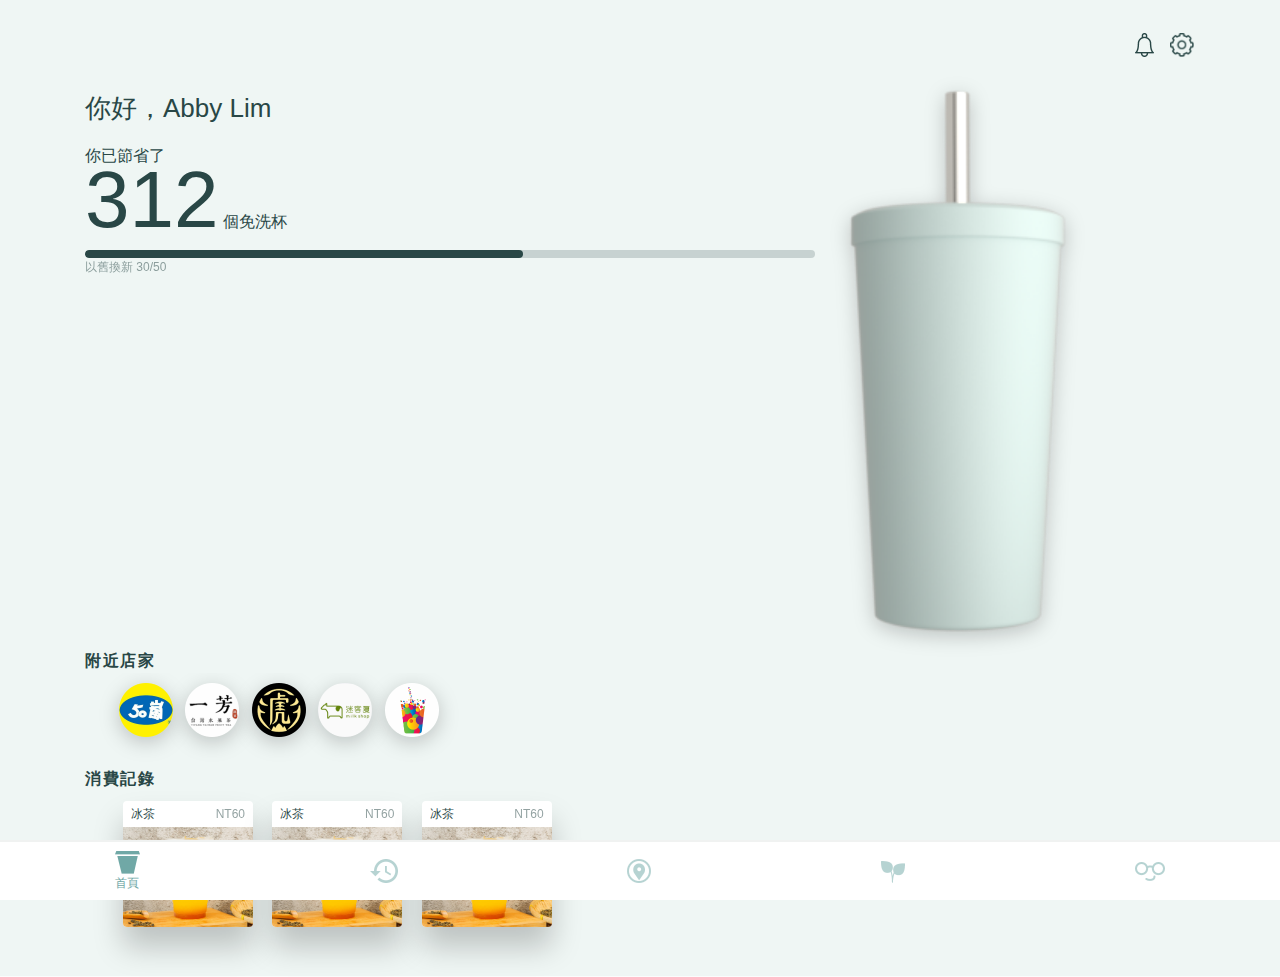
==== index.html @ f7886698 "Add files via upload" ====
<!doctype html>
<html>

    <head>
        <!-- Required meta tags -->
        <meta charset="utf-8">
        <meta name="viewport" content="width=device-width, initial-scale=1, shrink-to-fit=no">

        <!-- Bootstrap CSS -->
        <link rel="stylesheet" href="https://stackpath.bootstrapcdn.com/bootstrap/4.3.1/css/bootstrap.min.css"
            integrity="sha384-ggOyR0iXCbMQv3Xipma34MD+dH/1fQ784/j6cY/iJTQUOhcWr7x9JvoRxT2MZw1T"
            crossorigin="anonymous" />
        <link rel="stylesheet" href="https://use.fontawesome.com/releases/v5.8.2/css/all.css"
            integrity="sha384-oS3vJWv+0UjzBfQzYUhtDYW+Pj2yciDJxpsK1OYPAYjqT085Qq/1cq5FLXAZQ7Ay"
            crossorigin="anonymous" />
        <link rel="stylesheet" href="css/global.css">
        <link rel="stylesheet" href="css/index.css">

        <title>Cupstomer</title>

    </head>

    <body>
        <div class="container">
            <div class="row my-3 pt-3">
                <div class="mr-auto"></div>
                <div class="">
                    <img height="24px" src="img/icon_news@2x.png" alt="">
                </div>
                <div class="mx-3">
                    <img height="24px" src="img/icon_settings@2x.png" alt="">
                </div>

            </div>
            <div class="row bg-cup">
                <div class="col-8 my-3 ">
                    <p class="greeting">你好，Abby Lim</p>
                    <p>你已節省了<br>
                        <span class="big-text">312</span> 個免洗杯</p>
                    <div class="progress">
                        <div class="progress-bar" style="width: 60%" role="progressbar" aria-valuenow="25"
                            aria-valuemin="0" aria-valuemax="100"></div>
                    </div>
                    <p class="small-text opacity-5">以舊換新 30/50</p>
                </div>
                <div class="col-4 cup">
                    <img src="img/cup@2x.png" alt="cup">
                </div>
            </div>
            <div>
                <p class="section-title mb-0">附近店家<i class="fas fa-angle-right"></i></p>
                <div class="x-scroll shop-icons">
                    <div class="px-1">
                        <img class="shop-icon" src="img/shop1@2x.png" alt="">
                    </div>
                    <div class="px-1">
                        <img class="shop-icon" src="img/shop2@2x.png" alt="">
                    </div>
                    <div class="px-1">
                        <img class="shop-icon" src="img/shop3@2x.png" alt="">
                    </div>
                    <div class="px-1">
                        <img class="shop-icon" src="img/shop4@2x.png" alt="">
                    </div>
                    <div class="px-1">
                        <img class="shop-icon" src="img/shop5@2x.png" alt="">
                    </div>
                </div>
            </div>
            <div>
                <p class="section-title mb-0">消費記錄<i class="fas fa-angle-right"></i></p>
                <div class="x-scroll record-cards small-text">
                    <div class="mx-2 record-card">
                        <div class="d-flex px-2 py-1">
                            <p class="mr-auto mb-0">冰茶</p>
                            <p class="mb-0 opacity-5">NT60</p>
                        </div>
                        <img class="" src="img/drink-image1@2x.png" alt="">
                    </div>
                    <div class="mx-2 record-card">
                        <div class="d-flex px-2 py-1">
                            <p class="mr-auto mb-0">冰茶</p>
                            <p class="mb-0 opacity-5">NT60</p>
                        </div>
                        <img class="" src="img/drink-image1@2x.png" alt="">
                    </div>
                    <div class="mx-2 record-card">
                        <div class="d-flex px-2 py-1">
                            <p class="mr-auto mb-0">冰茶</p>
                            <p class="mb-0 opacity-5">NT60</p>
                        </div>
                        <img class="" src="img/drink-image1@2x.png" alt="">
                    </div>
                </div>
            </div>
        </div>
        <div class="btm-navbar fixed-bottom">
            <a href="" class="tab current">
                <img width="25px" src="img/tab_icon_home@2x.png" alt="">
                <p>首頁</p>
            </a>
            <a href="html/records.html" class="tab">
                <img width="28px" src="img/tab_icon_record@2x.png" alt="">
                <p>消費記錄</p>
            </a>
            <a href="html/shops.html" class="tab">
                <img width="24px" src="img/tab_icon_map@2x.png" alt="">
                <p>附近店家</p>
            </a>
            <a href="html/news.html" class="tab">
                <img width="24px" src="img/tab_icon_news@2x.png" alt="">
                <p>消息中心</p>
            </a>
            <a href="html/setting.html" class="tab">
                <img width="30px" src="img/tab_icon_setting@2x.png" alt="">
                <p>賬戶設置</p>
            </a>
        </div>
    </body>

</html>
---- css/global.css ----
img {
    max-width: 100%;
    max-height: 100%;
}

body {
    color: #294746;
}

.navbar-padding {
    padding-bottom: 90px;
}

.tab-title {
    font-size: 20px;
    color: #294746;
    font-weight: bold;
    text-align: center;
    padding-top: 30px;
    letter-spacing: 3px;
}

h2 {
    font-weight: bold;
    letter-spacing: 2px;
    font-size: 16px;
}

.big-text {
    font-size: 60pt;
    line-height: 0.8em;
}

.small-text {
    font-size: 12px;
}

.opacity-5 {
    opacity: 0.5;
}

.section-title {
    font-weight: bold;
    font-size: 16;
    letter-spacing: 0.1em;
}

.x-scroll {
    overflow-x: scroll;
    overflow-y: hidden;
    white-space: nowrap;
}

.x-scroll>div {
    display: inline-block;
}

.btm-navbar {
    background-color: #ffffff;
    height: 60px;
    display: flex;
    justify-content: space-around;
    align-items: center;
    text-align: center;
    border-top: solid 2px #2E443C12;

}

.btm-navbar a {
    color: #70A8A6 !important;
}

.btm-navbar .tab {
    opacity: 0.5;
}

.tab p {
    display: none;
    font-size: 12px;
    margin-bottom: 0px;
}

.tab.current {
    opacity: 1;
}

.tab.current p {
    display: block;
}
---- css/index.css ----
html{
    min-height: 100%;
}
body{
    min-height: 100%;
    background-image: url(../img/background.svg);
    background-position-y: 100%;
    background-size: cover;
}

.greeting{
    font-size: 26px;
}

.cup img{
    -webkit-filter: drop-shadow(0px 5px 10px rgba(0.41,0.71,0.70,0.21));

}

.progress{
    background-color: #29474633;
    height: 8px;
    border-radius: 8px;
}

.progress-bar{
    background-color: #294746;
    border-radius: 8px;
}
.shop-icons{ 
    padding-top:10px ;
    padding-right: 30px;
    padding-left: 30px;
    padding-bottom:30px ;
}
img.shop-icon{
    height: 54px;
    width: 54px;
    -webkit-filter: drop-shadow(0px 5px 10px rgba(0.41,0.71,0.70,0.21));
}

.record-cards{
    padding-top:10px ;
    padding-right: 30px;
    padding-left: 30px;
    padding-bottom:50px ;
}

.record-card{
    background-color: white;
    border-radius: 4px;
    box-shadow: 0px 20px 30px rgba(0.41,0.71,0.70,0.21);

}

.record-card img{
    border-radius: 0px 0px 4px 4px;
    height: 100px;
    width: 130px;
    object-fit: cover;
}
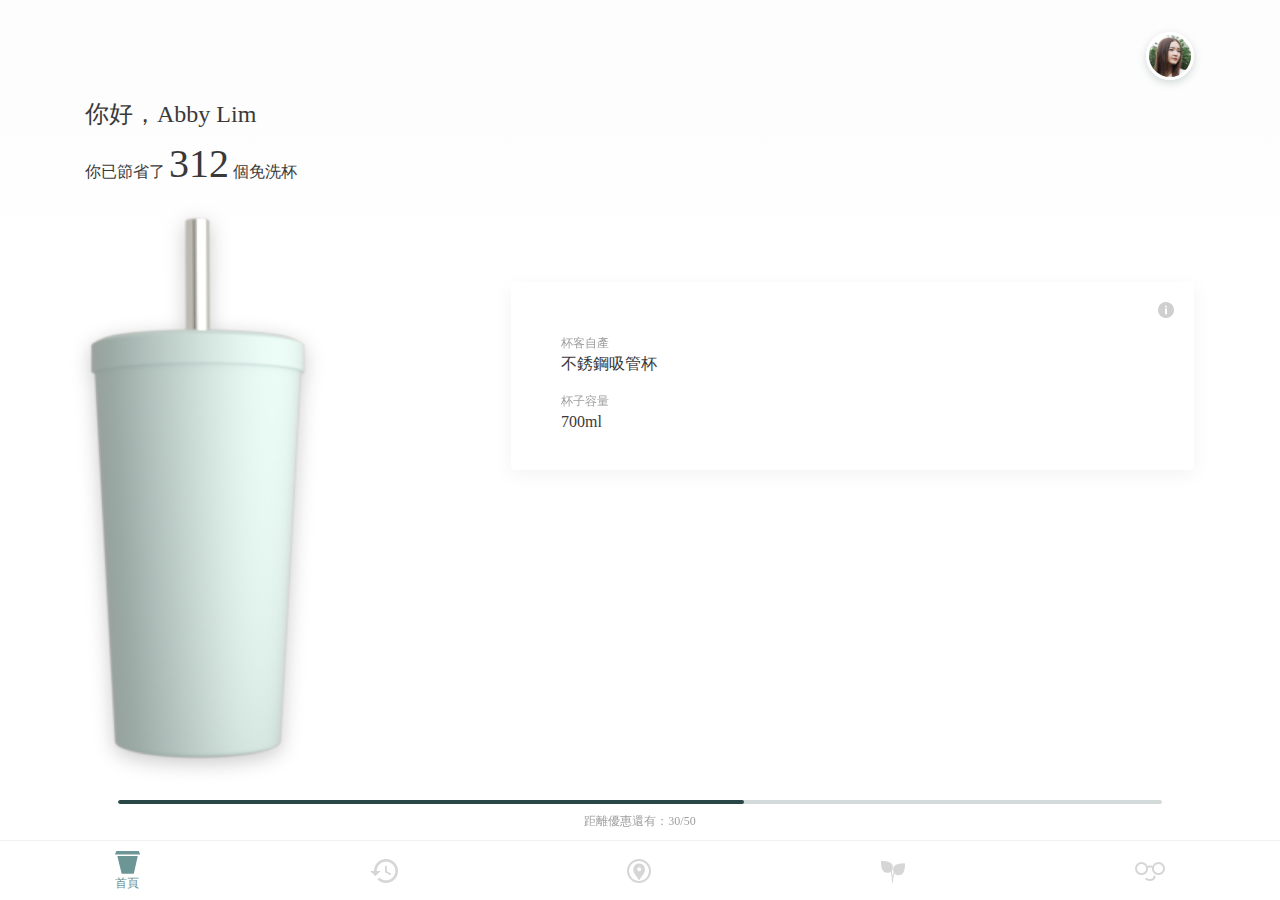
==== commit c8223830: "Add files via upload" ====
--- a/index.html
+++ b/index.html
@@ -20,99 +20,63 @@
 
     </head>
 
-    <body>
+    <body class="bg-white">
         <div class="container">
             <div class="row my-3 pt-3">
                 <div class="mr-auto"></div>
-                <div class="">
-                    <img height="24px" src="img/icon_news@2x.png" alt="">
+                <div class="mx-3 profile-picture">
+                    <img height="100%" src="img/profile-picture.jpg" alt="">
                 </div>
-                <div class="mx-3">
-                    <img height="24px" src="img/icon_settings@2x.png" alt="">
-                </div>
-
+            </div>
+            <div class="">
+                <p class="greeting">你好，Abby Lim</p>
+                <p>你已節省了 <span class="big-text">312</span> 個免洗杯</p>
             </div>
             <div class="row bg-cup">
-                <div class="col-8 my-3 ">
-                    <p class="greeting">你好，Abby Lim</p>
-                    <p>你已節省了<br>
-                        <span class="big-text">312</span> 個免洗杯</p>
+
+                <div class="col-7 my-3 p-3 order-2">
+                    <div class="info-card">
+                        <img width="16px" src="img/info-button.png" class="d-block ml-auto">
+                        <div class="small-text mt-3 brand">杯客自產</div>
+                        <div class="cup-name ">不銹鋼吸管杯</div>
+                        <div class="small-text mt-3">杯子容量</div>
+                        <div class="volume mb-3">700ml</div>
+                    </div>
+
+                </div>
+                <div class="col-5 cup order-1">
+                    <img src="img/cup@2x.png" alt="cup">
+                </div>
+                <div class="col-12 py-4 px-5 order-3">
+
                     <div class="progress">
                         <div class="progress-bar" style="width: 60%" role="progressbar" aria-valuenow="25"
                             aria-valuemin="0" aria-valuemax="100"></div>
                     </div>
-                    <p class="small-text opacity-5">以舊換新 30/50</p>
-                </div>
-                <div class="col-4 cup">
-                    <img src="img/cup@2x.png" alt="cup">
-                </div>
-            </div>
-            <div>
-                <p class="section-title mb-0">附近店家<i class="fas fa-angle-right"></i></p>
-                <div class="x-scroll shop-icons">
-                    <div class="px-1">
-                        <img class="shop-icon" src="img/shop1@2x.png" alt="">
-                    </div>
-                    <div class="px-1">
-                        <img class="shop-icon" src="img/shop2@2x.png" alt="">
-                    </div>
-                    <div class="px-1">
-                        <img class="shop-icon" src="img/shop3@2x.png" alt="">
-                    </div>
-                    <div class="px-1">
-                        <img class="shop-icon" src="img/shop4@2x.png" alt="">
-                    </div>
-                    <div class="px-1">
-                        <img class="shop-icon" src="img/shop5@2x.png" alt="">
-                    </div>
-                </div>
-            </div>
-            <div>
-                <p class="section-title mb-0">消費記錄<i class="fas fa-angle-right"></i></p>
-                <div class="x-scroll record-cards small-text">
-                    <div class="mx-2 record-card">
-                        <div class="d-flex px-2 py-1">
-                            <p class="mr-auto mb-0">冰茶</p>
-                            <p class="mb-0 opacity-5">NT60</p>
-                        </div>
-                        <img class="" src="img/drink-image1@2x.png" alt="">
-                    </div>
-                    <div class="mx-2 record-card">
-                        <div class="d-flex px-2 py-1">
-                            <p class="mr-auto mb-0">冰茶</p>
-                            <p class="mb-0 opacity-5">NT60</p>
-                        </div>
-                        <img class="" src="img/drink-image1@2x.png" alt="">
-                    </div>
-                    <div class="mx-2 record-card">
-                        <div class="d-flex px-2 py-1">
-                            <p class="mr-auto mb-0">冰茶</p>
-                            <p class="mb-0 opacity-5">NT60</p>
-                        </div>
-                        <img class="" src="img/drink-image1@2x.png" alt="">
-                    </div>
+                    <p class="text-center small-text opacity-5 mt-2">距離優惠還有：30/50</p>
+
                 </div>
             </div>
         </div>
         <div class="btm-navbar fixed-bottom">
             <a href="" class="tab current">
-                <img width="25px" src="img/tab_icon_home@2x.png" alt="">
+                <img width="25px" src="img/tab_icon_home.png" alt="">
                 <p>首頁</p>
             </a>
             <a href="html/records.html" class="tab">
-                <img width="28px" src="img/tab_icon_record@2x.png" alt="">
+                <img width="28px" src="img/tab_icon_record_gray.png" alt="">
                 <p>消費記錄</p>
             </a>
             <a href="html/shops.html" class="tab">
-                <img width="24px" src="img/tab_icon_map@2x.png" alt="">
+                <img width="24px" src="img/tab_icon_map_gray.png" alt="">
                 <p>附近店家</p>
             </a>
             <a href="html/news.html" class="tab">
-                <img width="24px" src="img/tab_icon_news@2x.png" alt="">
+                <img width="24px" src="img/tab_icon_news_gray.png" alt="">
                 <p>消息中心</p>
             </a>
             <a href="html/setting.html" class="tab">
-                <img width="30px" src="img/tab_icon_setting@2x.png" alt="">
+                <img width="30px" src="img/tab_icon_setting_gray.png" alt="">
                 <p>賬戶設置</p>
             </a>
         </div>
--- a/css/global.css
+++ b/css/global.css
@@ -3,8 +3,10 @@
     max-height: 100%;
 }
 
+a,
 body {
-    color: #294746;
+    color: #393939;
+    font-family: Segoe Ui, Microsoft JhengHei;
 }
 
 .navbar-padding {
@@ -13,7 +15,7 @@
 
 .tab-title {
     font-size: 20px;
-    color: #294746;
+    color: #393939;
     font-weight: bold;
     text-align: center;
     padding-top: 30px;
@@ -27,7 +29,7 @@
 }
 
 .big-text {
-    font-size: 60pt;
+    font-size: 30pt;
     line-height: 0.8em;
 }
 
@@ -62,17 +64,14 @@
     justify-content: space-around;
     align-items: center;
     text-align: center;
-    border-top: solid 2px #2E443C12;
+    border-top: solid 1px #2E443C12;
 
 }
 
 .btm-navbar a {
-    color: #70A8A6 !important;
+    color: #6c9595 !important;
 }
 
-.btm-navbar .tab {
-    opacity: 0.5;
-}
 
 .tab p {
     display: none;
@@ -80,10 +79,85 @@
     margin-bottom: 0px;
 }
 
-.tab.current {
-    opacity: 1;
+.tab.current p {
+    display: block;
 }
 
-.tab.current p {
-    display: block;
+--background-- .bg-white {
+    background-color: #FFF;
+}
+
+.bg-grey {
+    background-color: #f8f8f8;
+}
+
+.fab {
+    position: fixed;
+    z-index: 1030;
+    height: 56px;
+    width: 56px;
+    border-radius: 100%;
+    box-shadow: 0px 3px 6px rgba(0, 0, 0, 0.16);
+    padding: auto;
+}
+
+.fab img {
+    position: absolute;
+    top: 50%;
+    left: 50%;
+    -ms-transform: translate(-50%, -50%);
+    transform: translate(-50%, -50%);
+}
+
+
+.rate>div {
+    height: 7px;
+    width: 7px;
+    background-color: #294746;
+    opacity: 0.5;
+    margin-left: 7px;
+    border-radius: 7px;
+    margin-top: auto;
+    margin-bottom: auto;
+}
+
+.action-bar {
+    height: 56px;
+}
+
+.back-button {
+    width: 16px;
+    display: inline-block;
+    margin: 30px 0 0 16px;
+}
+
+.cover {
+    height: 240px;
+    background-size: cover;
+}
+
+.section {
+    padding: 16px;
+
+}
+
+.title {
+    font-size: 26px;
+}
+
+.price {
+    font-weight: bold;
+    color: #6c9595;
+}
+
+.cta-button {
+    margin-top: 16px;
+    width: 100%;
+    border: none;
+    height: 48px;
+    border-radius: 24px;
+    background: #6c9595;
+    box-shadow: 0px 3px 10px rgba(41, 71, 70, 0.18);
+    color: #ffffff;
+    font-weight: bold;
 }--- a/css/index.css
+++ b/css/index.css
@@ -1,59 +1,83 @@
-html{
+html {
     min-height: 100%;
 }
-body{
+
+body {
     min-height: 100%;
     background-image: url(../img/background.svg);
     background-position-y: 100%;
     background-size: cover;
 }
 
-.greeting{
-    font-size: 26px;
+.profile-picture img {
+    border-radius: 100%;
+    width: 48px;
+    height: 48px;
+    border: 3px solid #fff;
+    box-shadow: 0px 3px 9px rgba(41, 71, 70, 0.2);
+    object-fit: cover;
 }
 
-.cup img{
-    -webkit-filter: drop-shadow(0px 5px 10px rgba(0.41,0.71,0.70,0.21));
+.greeting {
+    font-size: 24px;
+}
+
+.cup img {
+    -webkit-filter: drop-shadow(0px 5px 10px rgba(0.41, 0.71, 0.70, 0.21));
 
 }
 
-.progress{
+.info-card {
+    border-radius: 4px;
+    background: #fff;
+    box-shadow: 0px 5px 20px rgba(0, 0, 0, 0.05);
+    margin: 50px 0px 0px -50px;
+    padding: 20px 20px 20px 50px;
+}
+
+.info-card .small-text {
+    opacity: 0.5;
+}
+
+.progress {
     background-color: #29474633;
-    height: 8px;
+    height: 4px;
     border-radius: 8px;
 }
 
-.progress-bar{
+.progress-bar {
     background-color: #294746;
     border-radius: 8px;
 }
-.shop-icons{ 
-    padding-top:10px ;
+
+.shop-icons {
+    padding-top: 10px;
     padding-right: 30px;
     padding-left: 30px;
-    padding-bottom:30px ;
+    padding-bottom: 30px;
 }
-img.shop-icon{
+
+img.shop-icon {
     height: 54px;
     width: 54px;
-    -webkit-filter: drop-shadow(0px 5px 10px rgba(0.41,0.71,0.70,0.21));
+    -webkit-filter: drop-shadow(0px 5px 10px rgba(0.41, 0.71, 0.70, 0.21));
 }
 
-.record-cards{
-    padding-top:10px ;
+.record-cards {
+    padding-top: 10px;
     padding-right: 30px;
     padding-left: 30px;
-    padding-bottom:50px ;
+    padding-bottom: 50px;
 }
 
-.record-card{
+.record-card {
     background-color: white;
     border-radius: 4px;
-    box-shadow: 0px 20px 30px rgba(0.41,0.71,0.70,0.21);
+    box-shadow: 0px 20px 30px rgba(0.41, 0.71, 0.70, 0.21);
 
 }
 
-.record-card img{
+.record-card img {
     border-radius: 0px 0px 4px 4px;
     height: 100px;
     width: 130px;
